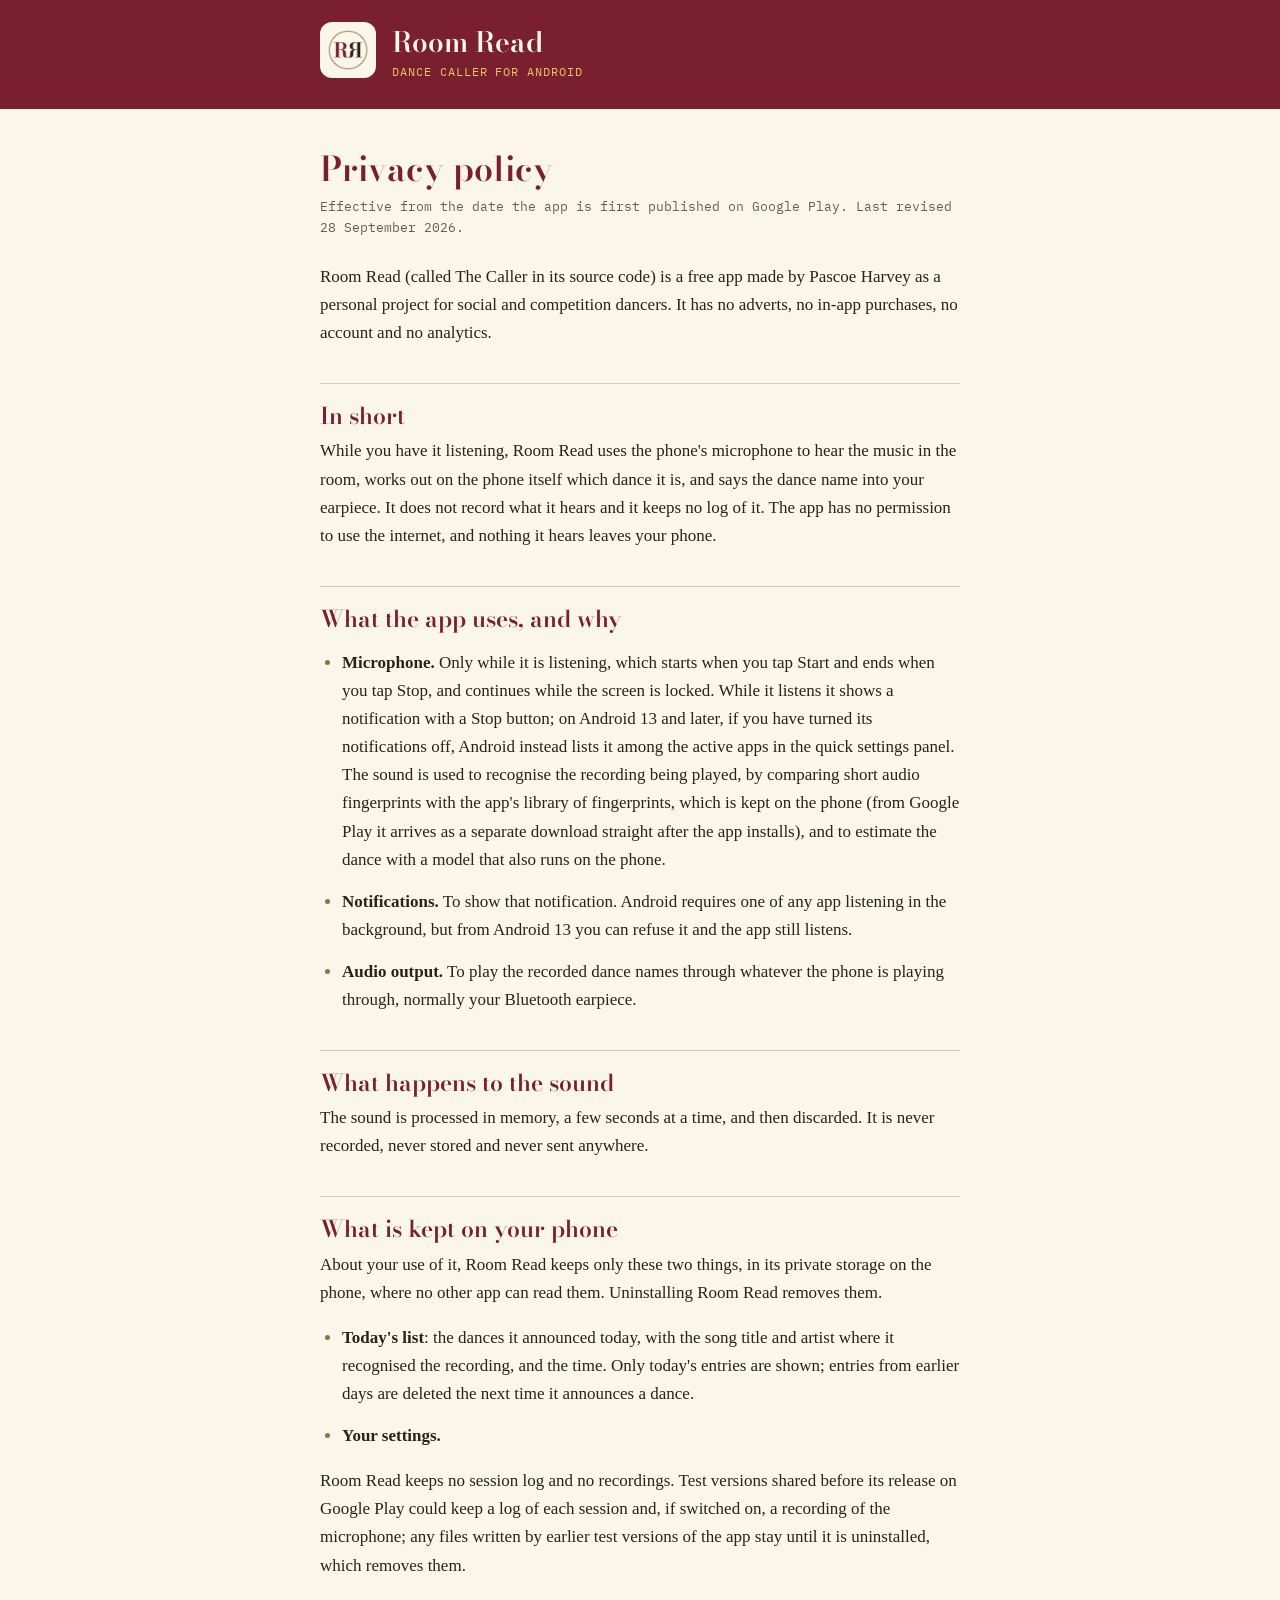
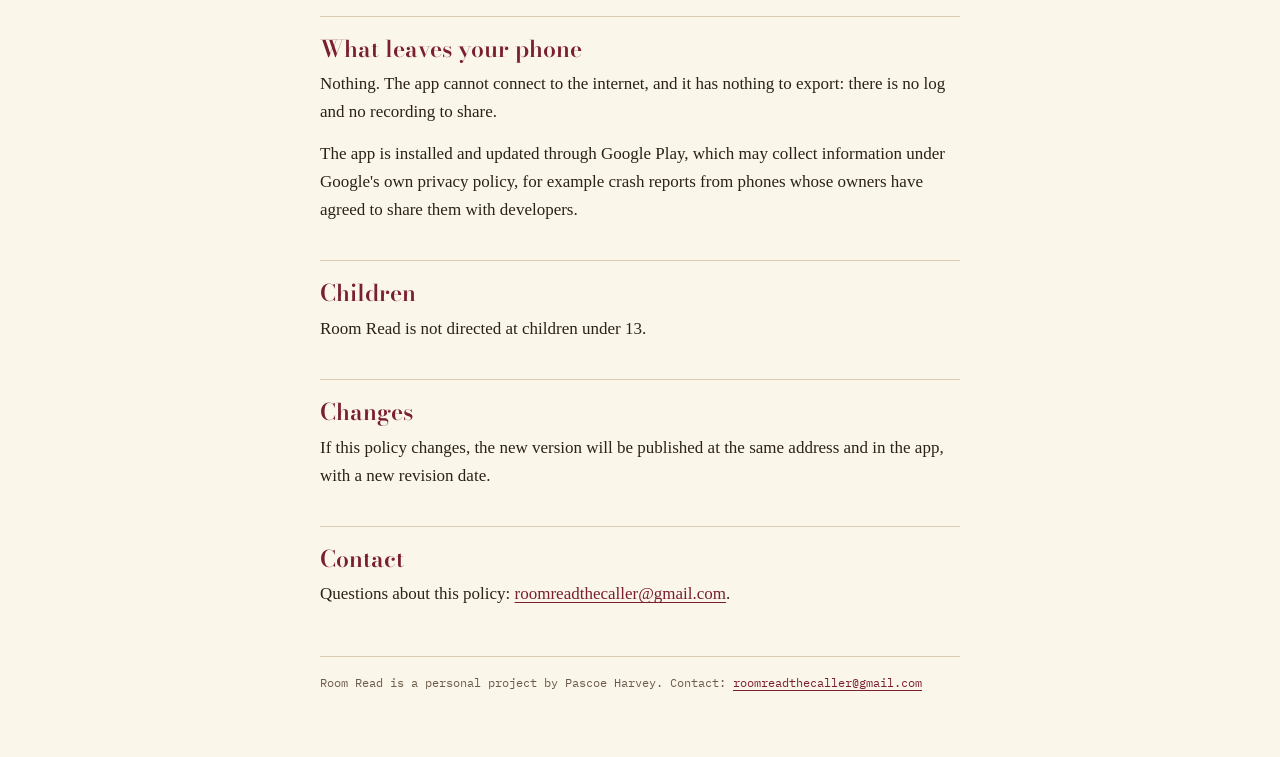
==== roomread/privacy/index.html @ 0af29515 "Room Read's public pages and privacy policy, for apps.pascoeharvey.com Co-Authored-By: Claude Opus 5" ====
<!doctype html>
<html lang="en-GB">
<head>
<meta charset="utf-8">
<meta name="viewport" content="width=device-width, initial-scale=1">
<title>Room Read privacy policy</title>
<meta name="description" content="Privacy policy for Room Read, the dance caller for Android.">
<link rel="icon" href="/roomread/icon-512.png">
<link rel="preconnect" href="https://fonts.googleapis.com"><link rel="preconnect" href="https://fonts.gstatic.com" crossorigin>
<link href="https://fonts.googleapis.com/css2?family=Bodoni+Moda:opsz,wght@6..96,600&family=IBM+Plex+Mono:wght@400;500&display=swap" rel="stylesheet">
<link rel="stylesheet" href="/style.css">
</head>
<body>
<header class="band"><div class="wrap">
  <a href="/roomread/"><img src="/roomread/icon-cream.png" alt=""></a>
  <div><div class="name"><a href="/roomread/">Room Read</a></div><div class="sub">dance caller for Android</div></div>
</div></header>
<main class="wrap">
<h1>Privacy policy</h1>
<p class="meta">Effective from the date the app is first published on Google Play. Last revised 28 September 2026.</p>
<p>Room Read (called The Caller in its source code) is a free app made by Pascoe Harvey as a personal project for social and competition dancers. It has no adverts, no in-app purchases, no account and no analytics.</p>
<h2>In short</h2>
<p>While you have it listening, Room Read uses the phone's microphone to hear the music in the room, works out on the phone itself which dance it is, and says the dance name into your earpiece. It does not record what it hears and it keeps no log of it. The app has no permission to use the internet, and nothing it hears leaves your phone.</p>
<h2>What the app uses, and why</h2>
<ul>
<li><strong>Microphone.</strong> Only while it is listening, which starts when you tap Start and ends when you tap Stop, and continues while the screen is locked. While it listens it shows a notification with a Stop button; on Android 13 and later, if you have turned its notifications off, Android instead lists it among the active apps in the quick settings panel. The sound is used to recognise the recording being played, by comparing short audio fingerprints with the app's library of fingerprints, which is kept on the phone (from Google Play it arrives as a separate download straight after the app installs), and to estimate the dance with a model that also runs on the phone.</li>
<li><strong>Notifications.</strong> To show that notification. Android requires one of any app listening in the background, but from Android 13 you can refuse it and the app still listens.</li>
<li><strong>Audio output.</strong> To play the recorded dance names through whatever the phone is playing through, normally your Bluetooth earpiece.</li>
</ul>
<h2>What happens to the sound</h2>
<p>The sound is processed in memory, a few seconds at a time, and then discarded. It is never recorded, never stored and never sent anywhere.</p>
<h2>What is kept on your phone</h2>
<p>About your use of it, Room Read keeps only these two things, in its private storage on the phone, where no other app can read them. Uninstalling Room Read removes them.</p>
<ul>
<li><strong>Today's list</strong>: the dances it announced today, with the song title and artist where it recognised the recording, and the time. Only today's entries are shown; entries from earlier days are deleted the next time it announces a dance.</li>
<li><strong>Your settings.</strong></li>
</ul>
<p>Room Read keeps no session log and no recordings. Test versions shared before its release on Google Play could keep a log of each session and, if switched on, a recording of the microphone; any files written by earlier test versions of the app stay until it is uninstalled, which removes them.</p>
<h2>What leaves your phone</h2>
<p>Nothing. The app cannot connect to the internet, and it has nothing to export: there is no log and no recording to share.</p>
<p>The app is installed and updated through Google Play, which may collect information under Google's own privacy policy, for example crash reports from phones whose owners have agreed to share them with developers.</p>
<h2>Children</h2>
<p>Room Read is not directed at children under 13.</p>
<h2>Changes</h2>
<p>If this policy changes, the new version will be published at the same address and in the app, with a new revision date.</p>
<h2>Contact</h2>
<p>Questions about this policy: <a href="mailto:roomreadthecaller@gmail.com">roomreadthecaller@gmail.com</a>.</p>
<footer>Room Read is a personal project by Pascoe Harvey. Contact: <a href="mailto:roomreadthecaller@gmail.com">roomreadthecaller@gmail.com</a></footer>
</main>
</body>
</html>
---- style.css ----
/* Room Read: the app's palette (app/src/main/java/com/thecaller/app/ui/Theme.kt) */
:root {
  --paper: #FBF6EA; --paper-sunk: #E9E1CF; --rule: #D8CBB0;
  --ink: #2B2118; --ink-soft: #6B5B4A;
  --oxblood: #7A1F2E; --brass: #8F7440; --light-brass: #E9C46A;
}
@media (prefers-color-scheme: dark) {
  :root { --paper: #1A1410; --paper-sunk: #241C16; --rule: #4A3C2E;
          --ink: #F3EADB; --ink-soft: #C7B8A3; --oxblood: #D98A95; --brass: #E9C46A; }
}
* { box-sizing: border-box; }
html { -webkit-text-size-adjust: 100%; }
body {
  margin: 0; background: var(--paper); color: var(--ink);
  font: 17px/1.65 Georgia, "Iowan Old Style", "Times New Roman", serif;
}
.wrap { max-width: 680px; margin: 0 auto; padding: 0 20px 64px; }
header.band { background: #7A1F2E; color: #FBF6EA; }
header.band .wrap { display: flex; align-items: center; gap: 16px; padding-top: 22px; padding-bottom: 22px; }
header.band img { width: 56px; height: 56px; border-radius: 12px; flex: none; }
header.band .name { font-family: "Bodoni Moda", Didot, "Bodoni 72", serif; font-weight: 600; font-size: 28px; line-height: 1.1; }
header.band .sub { font-family: "IBM Plex Mono", ui-monospace, monospace; font-size: 12px; letter-spacing: .08em; text-transform: uppercase; color: #E9C46A; margin-top: 4px; }
header.band a { color: inherit; text-decoration: none; }
h1, h2 { font-family: "Bodoni Moda", Didot, "Bodoni 72", serif; font-weight: 600; color: var(--oxblood); line-height: 1.2; }
h1 { font-size: 34px; margin: 40px 0 6px; }
h2 { font-size: 23px; margin: 36px 0 8px; padding-top: 18px; border-top: 1px solid var(--rule); }
.meta { font-family: "IBM Plex Mono", ui-monospace, monospace; font-size: 13px; color: var(--ink-soft); margin: 0 0 24px; }
p, li { margin: 0 0 14px; }
ul { padding-left: 22px; }
li::marker { color: var(--brass); }
strong { color: var(--ink); }
a { color: var(--oxblood); text-underline-offset: 3px; }
.lede { font-size: 19px; }
.card { background: var(--paper-sunk); border-left: 3px solid var(--brass); padding: 14px 18px; margin: 18px 0; }
footer { border-top: 1px solid var(--rule); margin-top: 48px; padding-top: 16px;
         font-family: "IBM Plex Mono", ui-monospace, monospace; font-size: 12px; color: var(--ink-soft); }
@media (max-width: 420px) { body { font-size: 16px; } h1 { font-size: 28px; } header.band .name { font-size: 24px; } }
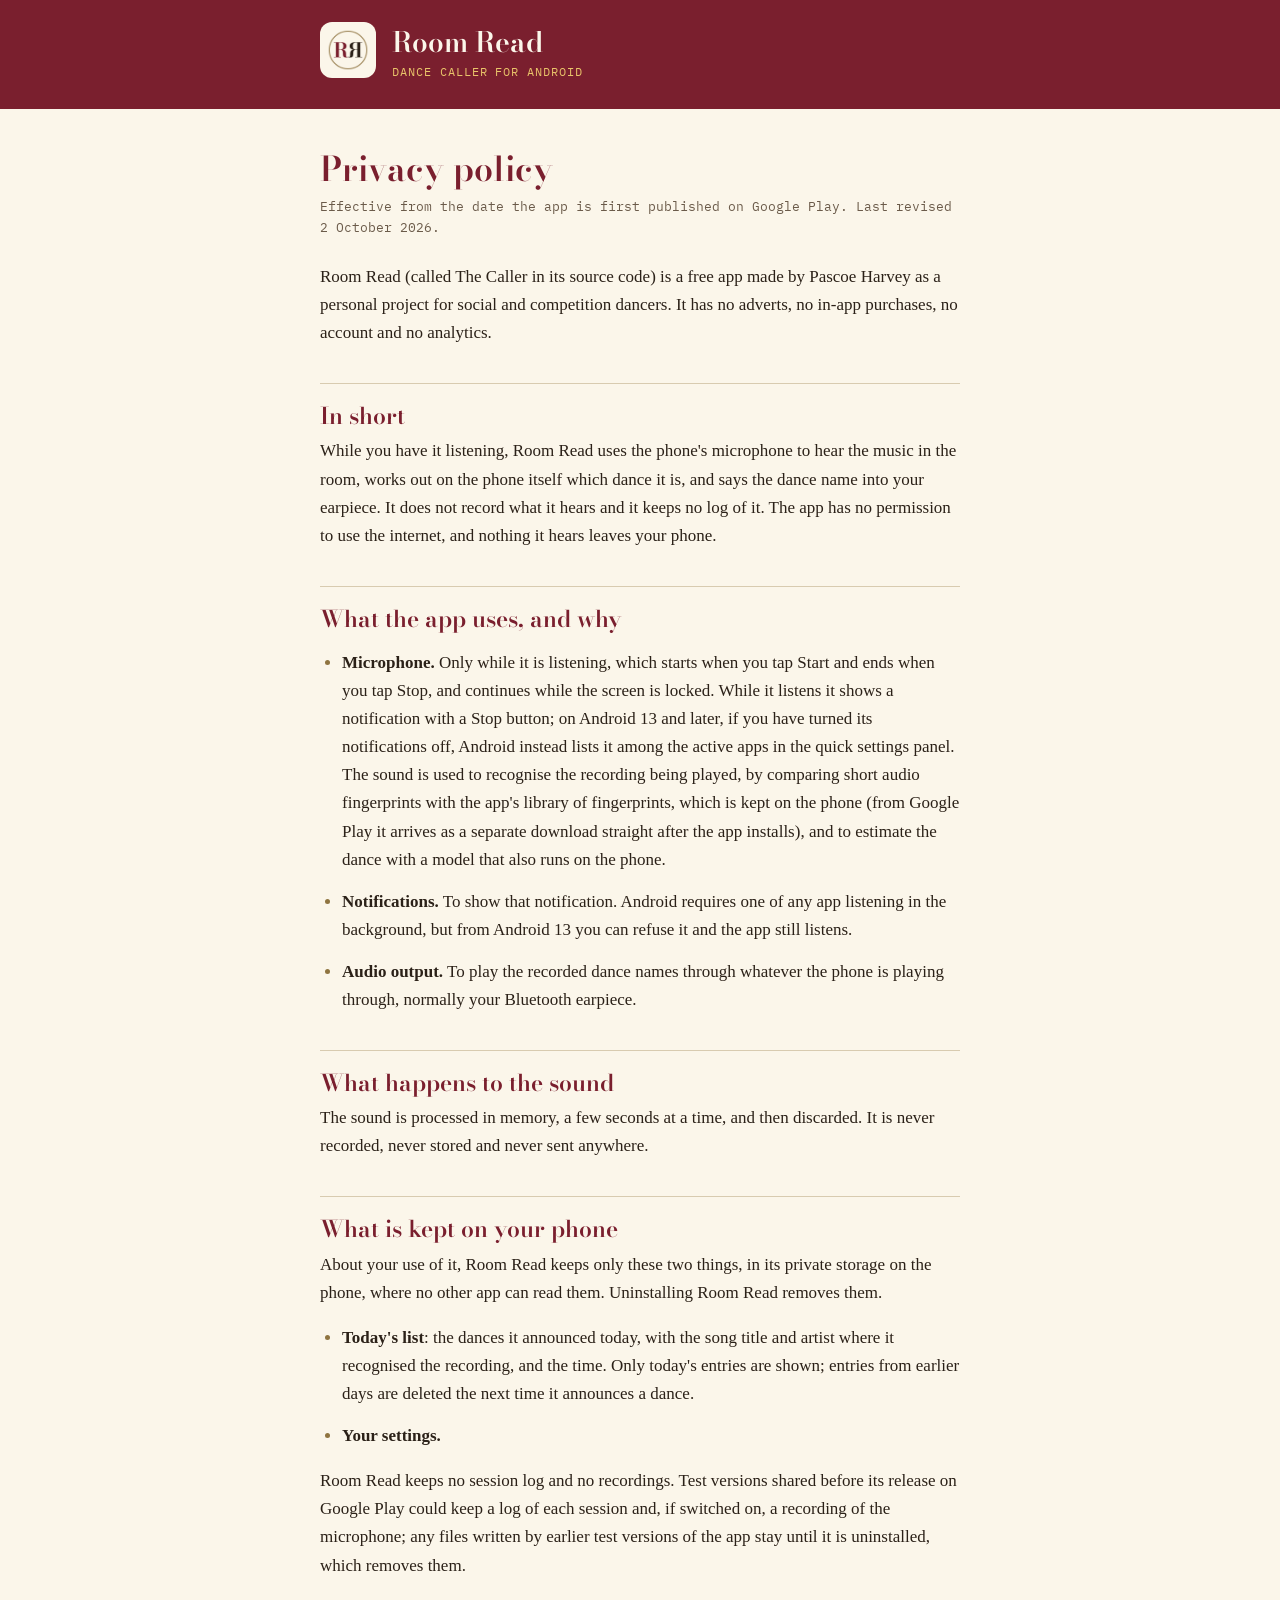
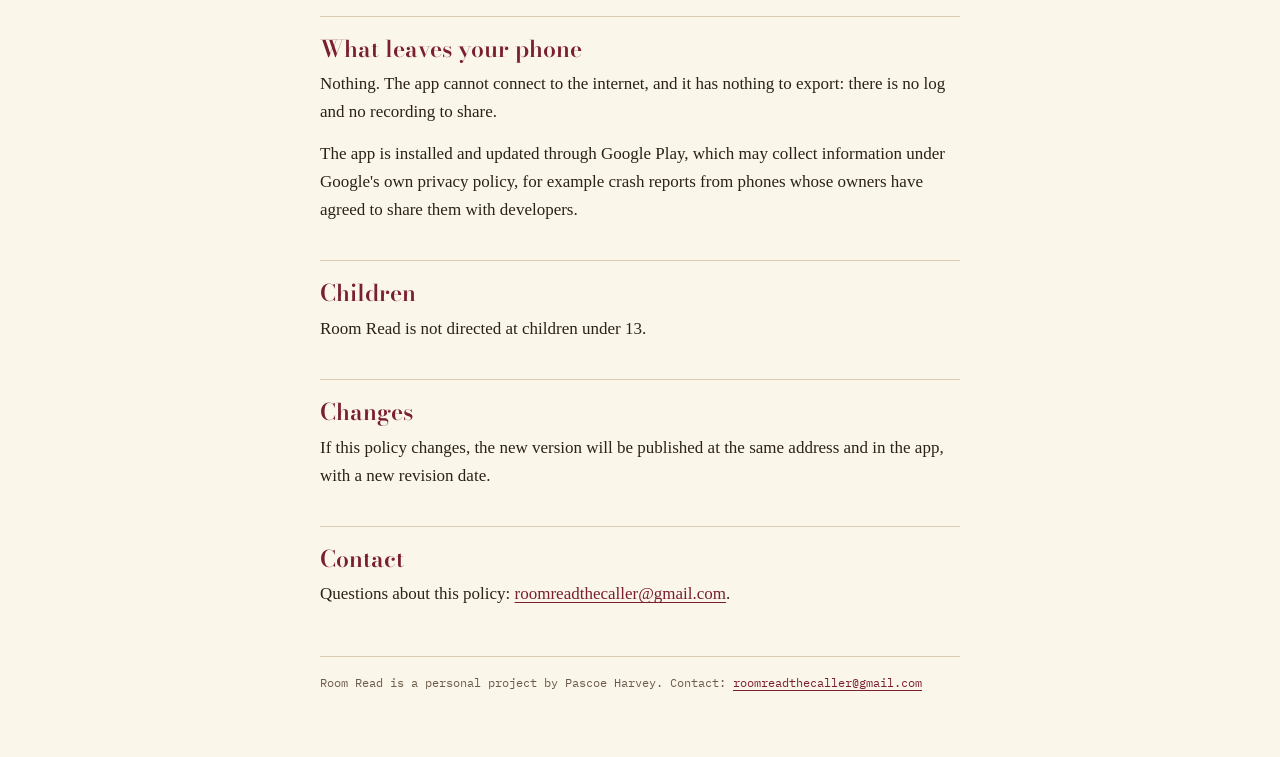
==== commit 4b7517c7: "Privacy policy: the app's copy as of 2 October 2026, now identical Co-Authored-By: Claude Opus 5.5 <" ====
--- a/roomread/privacy/index.html
+++ b/roomread/privacy/index.html
@@ -17,7 +17,7 @@
 </div></header>
 <main class="wrap">
 <h1>Privacy policy</h1>
-<p class="meta">Effective from the date the app is first published on Google Play. Last revised 28 September 2026.</p>
+<p class="meta">Effective from the date the app is first published on Google Play. Last revised 2 October 2026.</p>
 <p>Room Read (called The Caller in its source code) is a free app made by Pascoe Harvey as a personal project for social and competition dancers. It has no adverts, no in-app purchases, no account and no analytics.</p>
 <h2>In short</h2>
 <p>While you have it listening, Room Read uses the phone's microphone to hear the music in the room, works out on the phone itself which dance it is, and says the dance name into your earpiece. It does not record what it hears and it keeps no log of it. The app has no permission to use the internet, and nothing it hears leaves your phone.</p>
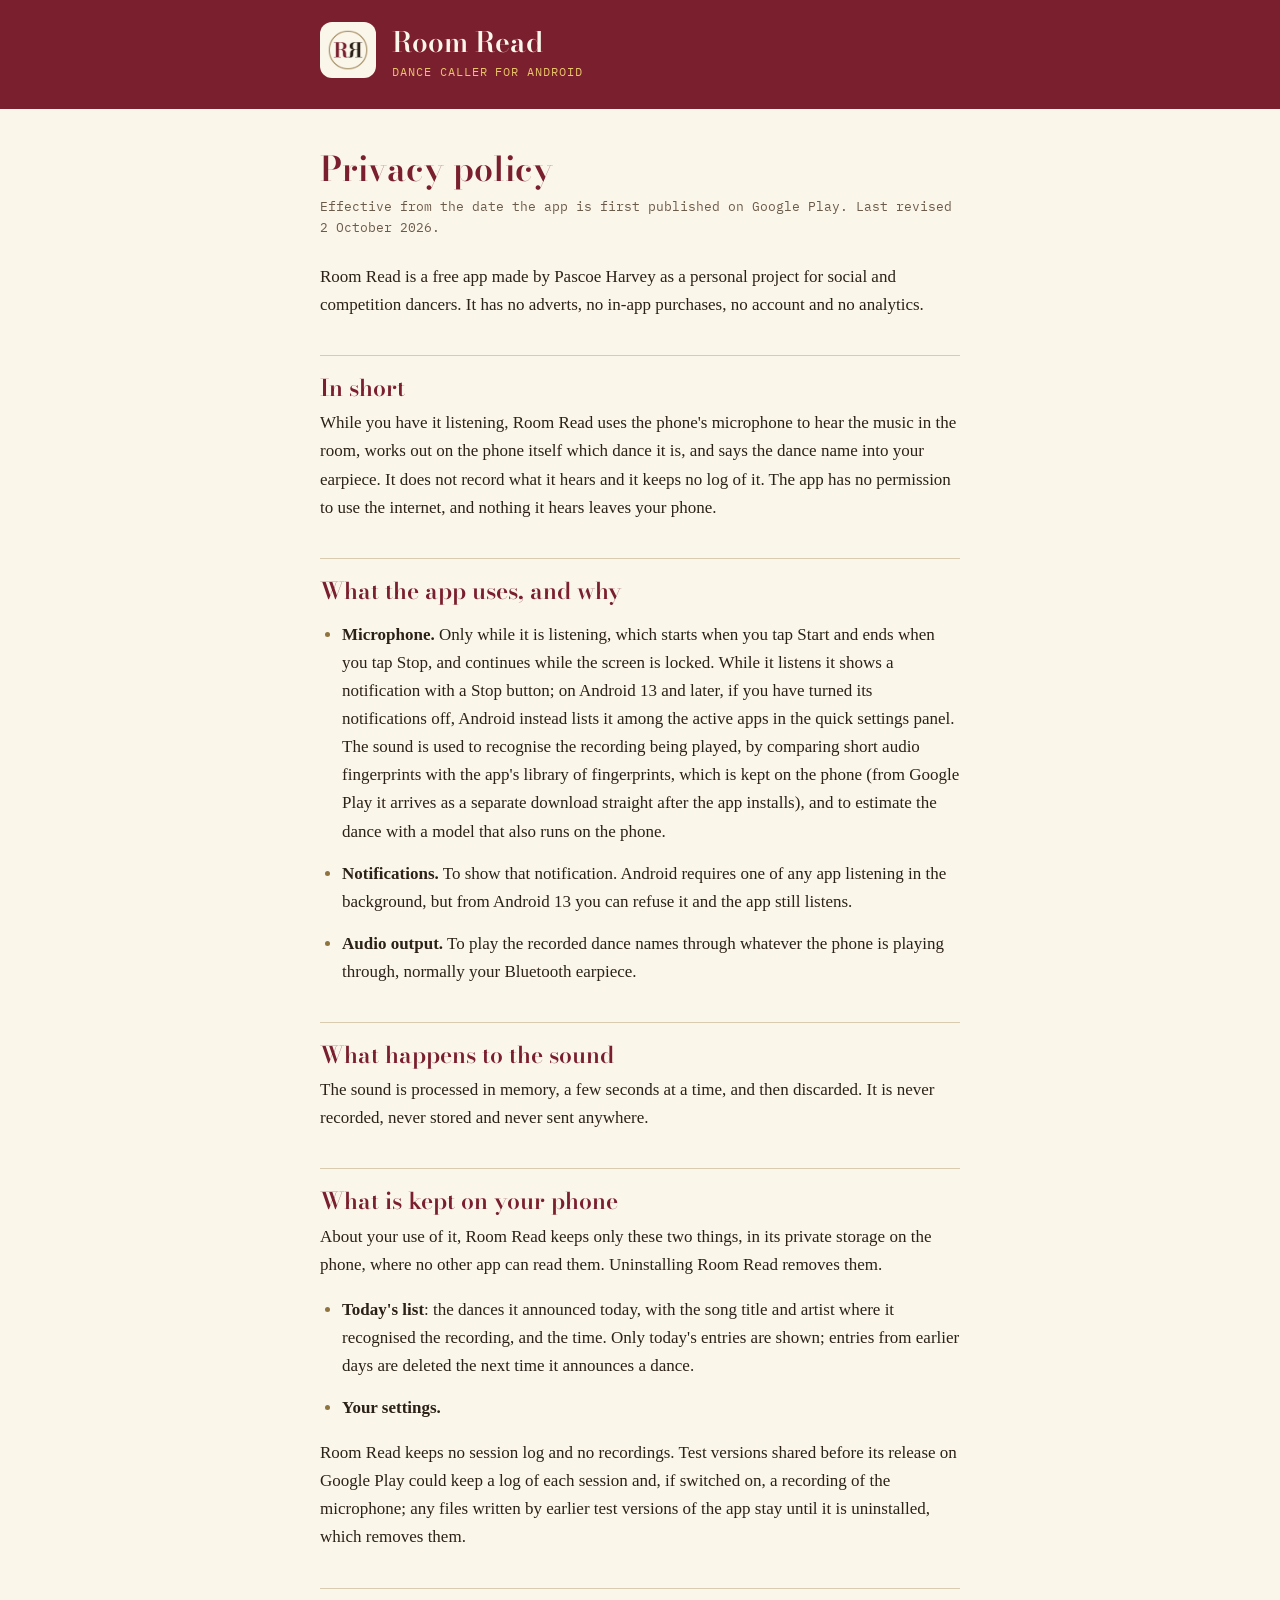
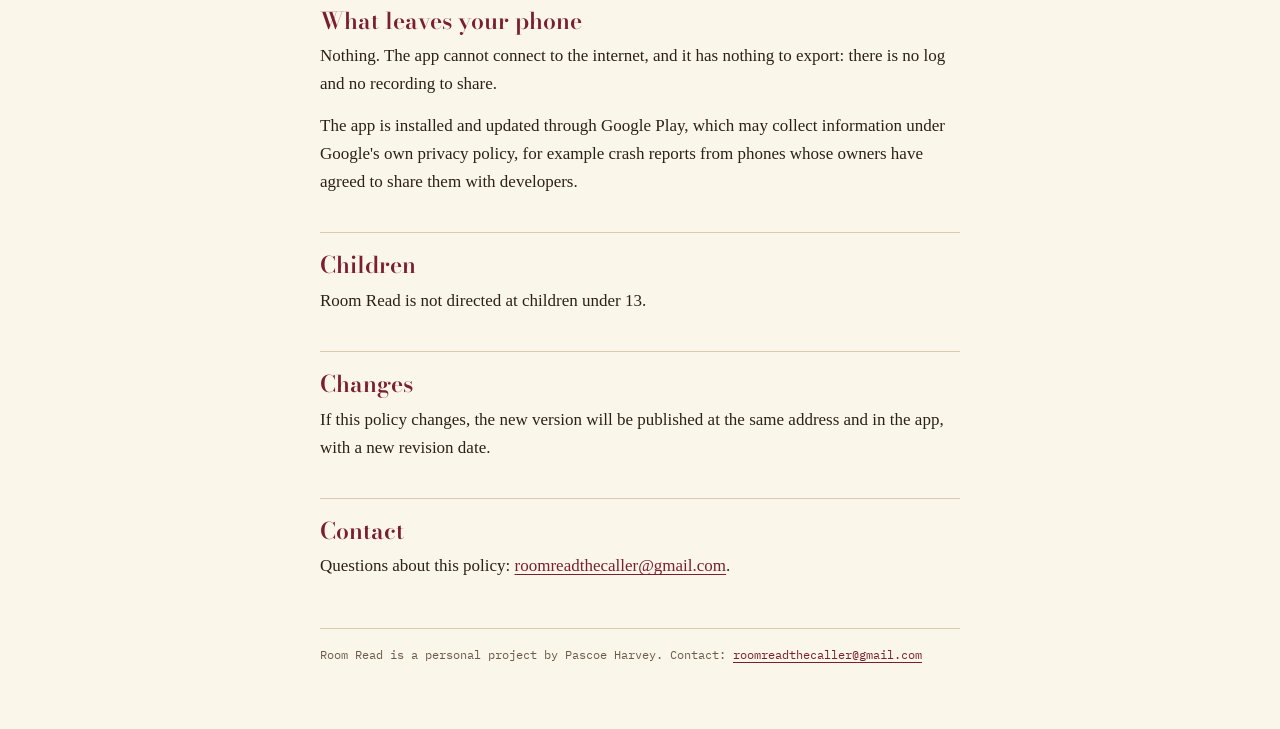
==== commit 8ba21d40: "Privacy policy: the app's copy as of 2 October 2026, now identical Co-Authored-By: Claude Opus 5.5 <" ====
--- a/roomread/privacy/index.html
+++ b/roomread/privacy/index.html
@@ -18,7 +18,7 @@
 <main class="wrap">
 <h1>Privacy policy</h1>
 <p class="meta">Effective from the date the app is first published on Google Play. Last revised 2 October 2026.</p>
-<p>Room Read (called The Caller in its source code) is a free app made by Pascoe Harvey as a personal project for social and competition dancers. It has no adverts, no in-app purchases, no account and no analytics.</p>
+<p>Room Read is a free app made by Pascoe Harvey as a personal project for social and competition dancers. It has no adverts, no in-app purchases, no account and no analytics.</p>
 <h2>In short</h2>
 <p>While you have it listening, Room Read uses the phone's microphone to hear the music in the room, works out on the phone itself which dance it is, and says the dance name into your earpiece. It does not record what it hears and it keeps no log of it. The app has no permission to use the internet, and nothing it hears leaves your phone.</p>
 <h2>What the app uses, and why</h2>
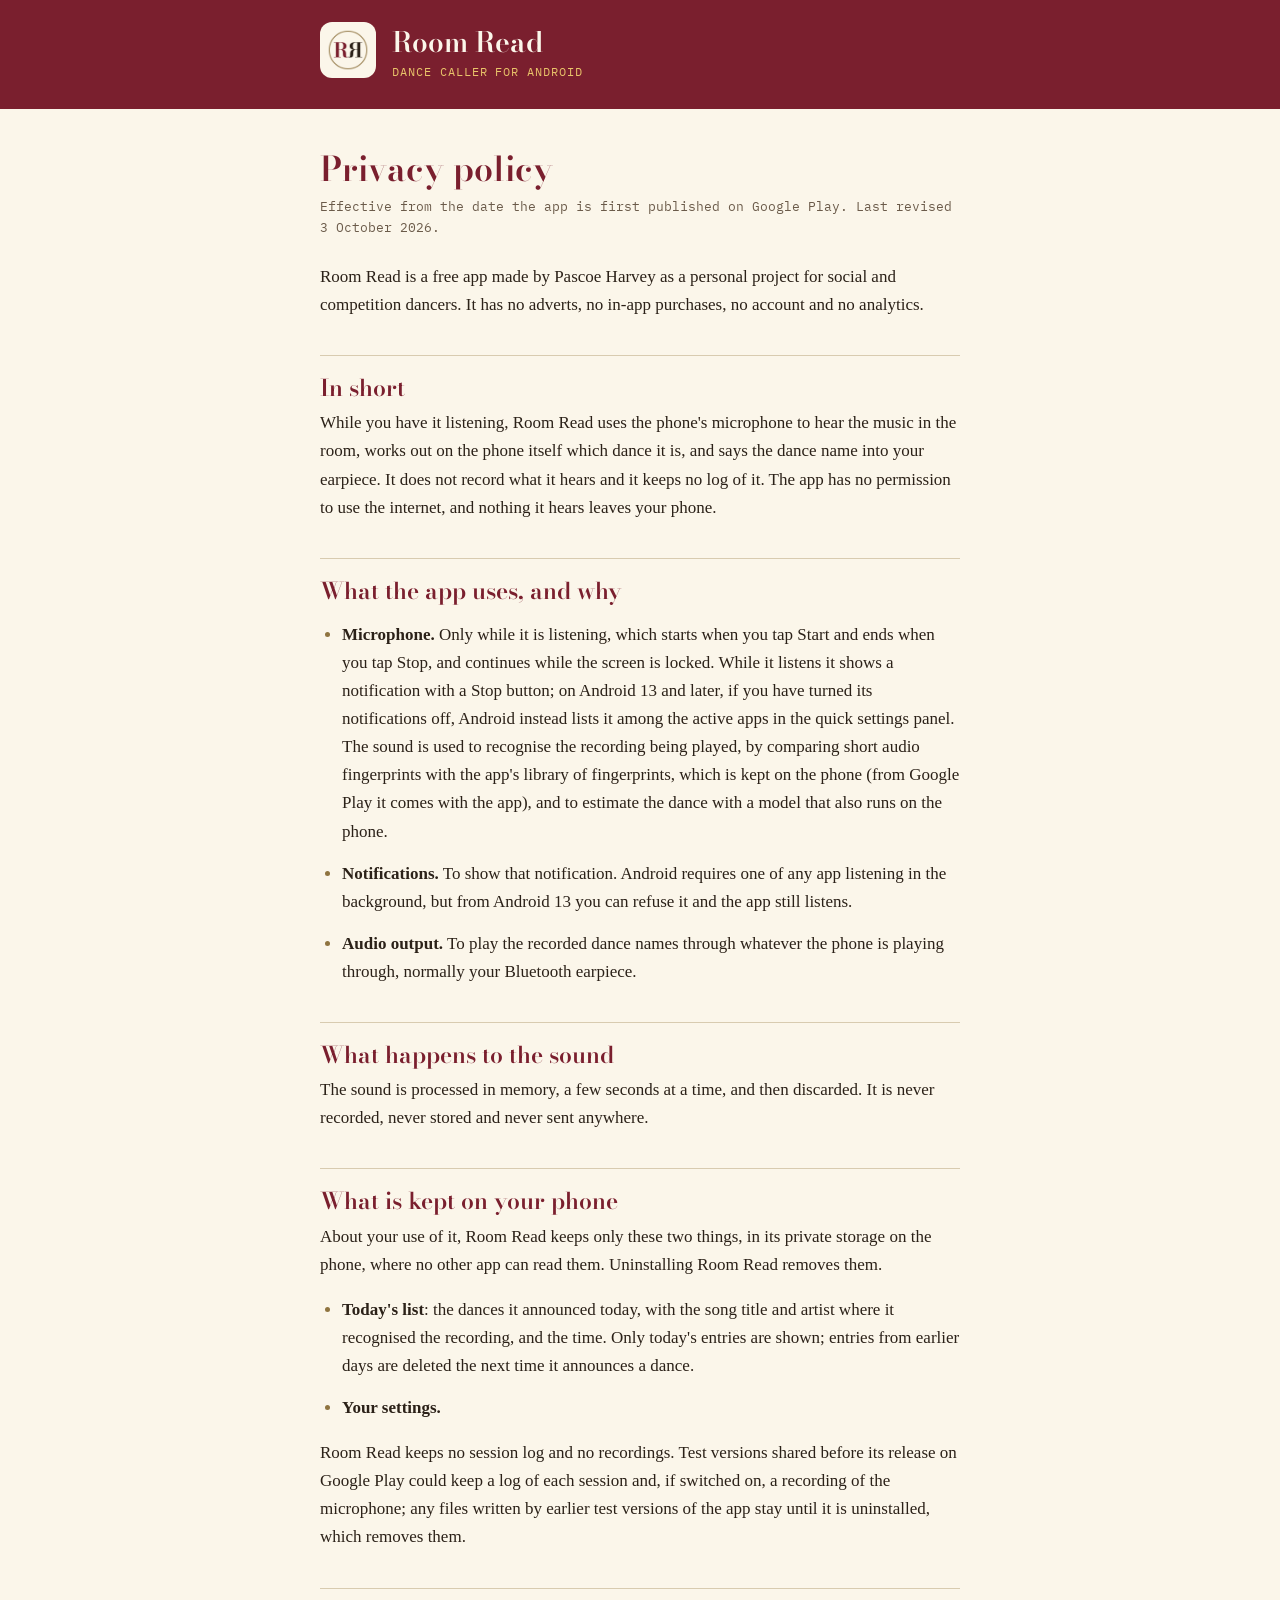
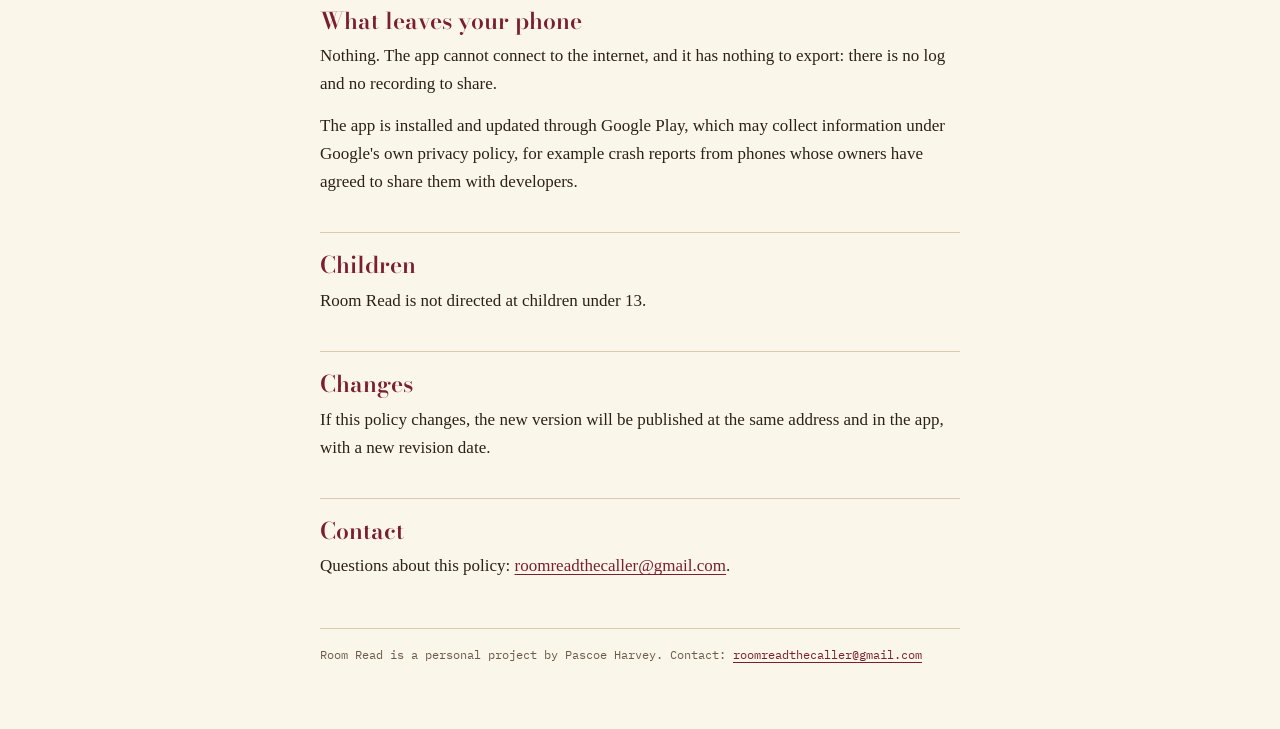
==== commit 22f1e3ce: "Privacy policy: the app's copy as of 2 October 2026, now identical Co-Authored-By: Claude Opus 5.5 <" ====
--- a/roomread/privacy/index.html
+++ b/roomread/privacy/index.html
@@ -17,13 +17,13 @@
 </div></header>
 <main class="wrap">
 <h1>Privacy policy</h1>
-<p class="meta">Effective from the date the app is first published on Google Play. Last revised 2 October 2026.</p>
+<p class="meta">Effective from the date the app is first published on Google Play. Last revised 3 October 2026.</p>
 <p>Room Read is a free app made by Pascoe Harvey as a personal project for social and competition dancers. It has no adverts, no in-app purchases, no account and no analytics.</p>
 <h2>In short</h2>
 <p>While you have it listening, Room Read uses the phone's microphone to hear the music in the room, works out on the phone itself which dance it is, and says the dance name into your earpiece. It does not record what it hears and it keeps no log of it. The app has no permission to use the internet, and nothing it hears leaves your phone.</p>
 <h2>What the app uses, and why</h2>
 <ul>
-<li><strong>Microphone.</strong> Only while it is listening, which starts when you tap Start and ends when you tap Stop, and continues while the screen is locked. While it listens it shows a notification with a Stop button; on Android 13 and later, if you have turned its notifications off, Android instead lists it among the active apps in the quick settings panel. The sound is used to recognise the recording being played, by comparing short audio fingerprints with the app's library of fingerprints, which is kept on the phone (from Google Play it arrives as a separate download straight after the app installs), and to estimate the dance with a model that also runs on the phone.</li>
+<li><strong>Microphone.</strong> Only while it is listening, which starts when you tap Start and ends when you tap Stop, and continues while the screen is locked. While it listens it shows a notification with a Stop button; on Android 13 and later, if you have turned its notifications off, Android instead lists it among the active apps in the quick settings panel. The sound is used to recognise the recording being played, by comparing short audio fingerprints with the app's library of fingerprints, which is kept on the phone (from Google Play it comes with the app), and to estimate the dance with a model that also runs on the phone.</li>
 <li><strong>Notifications.</strong> To show that notification. Android requires one of any app listening in the background, but from Android 13 you can refuse it and the app still listens.</li>
 <li><strong>Audio output.</strong> To play the recorded dance names through whatever the phone is playing through, normally your Bluetooth earpiece.</li>
 </ul>
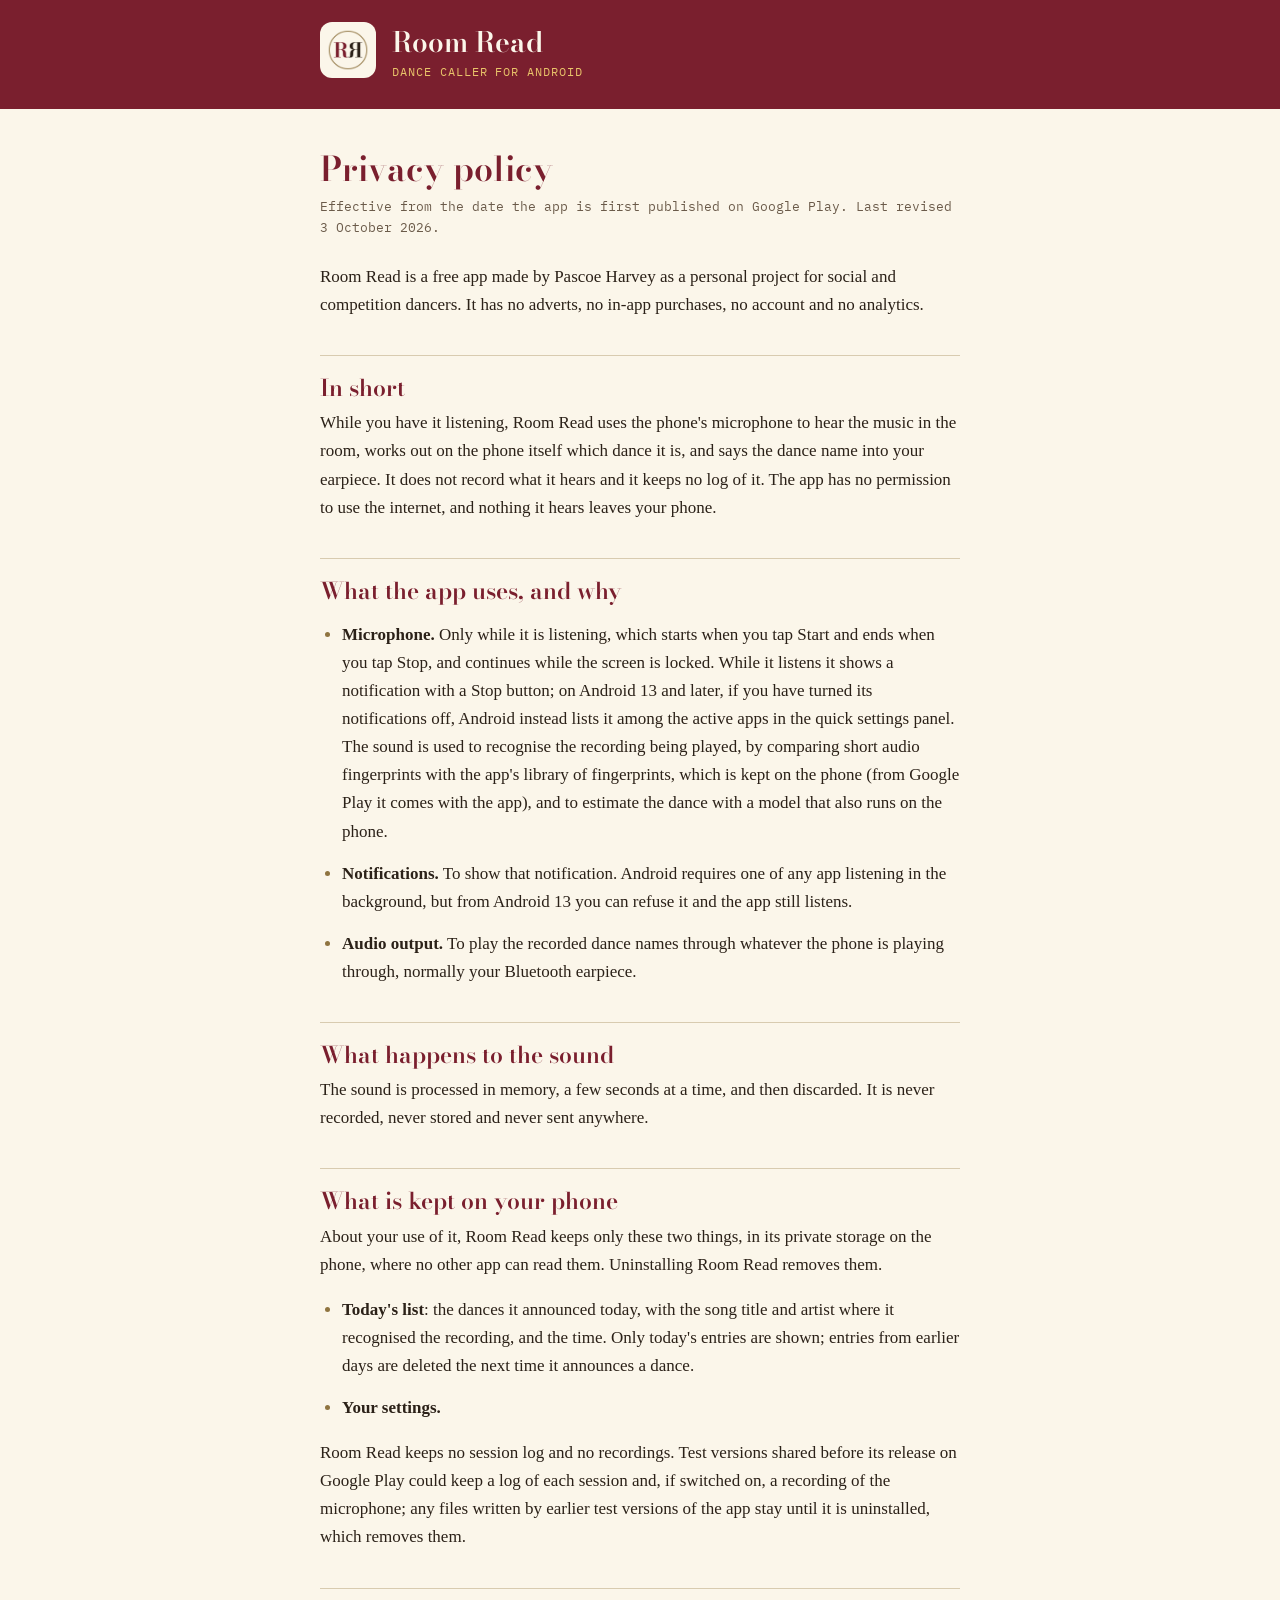
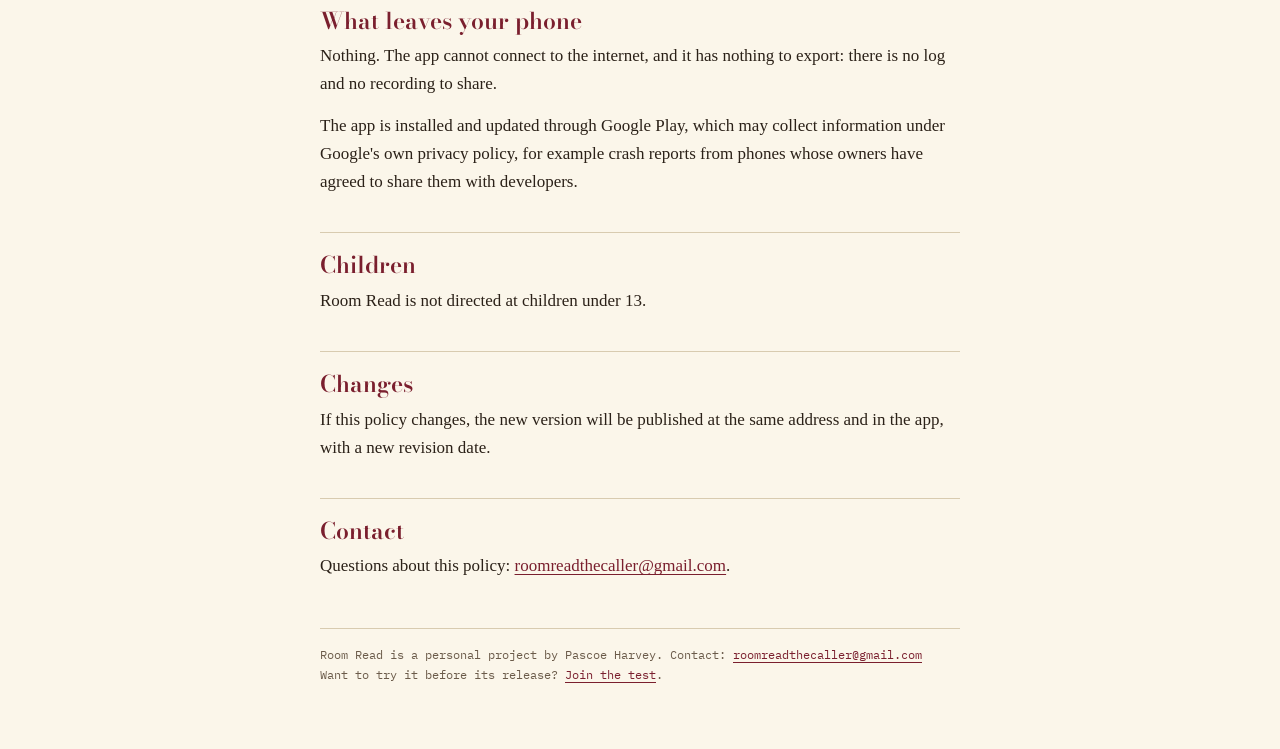
==== commit 2951d3d1: "Privacy policy page: link to the tester guide in the footer Co-Authored-By: Claude Opus 5.5 <noreply" ====
--- a/roomread/privacy/index.html
+++ b/roomread/privacy/index.html
@@ -45,7 +45,7 @@
 <p>If this policy changes, the new version will be published at the same address and in the app, with a new revision date.</p>
 <h2>Contact</h2>
 <p>Questions about this policy: <a href="mailto:roomreadthecaller@gmail.com">roomreadthecaller@gmail.com</a>.</p>
-<footer>Room Read is a personal project by Pascoe Harvey. Contact: <a href="mailto:roomreadthecaller@gmail.com">roomreadthecaller@gmail.com</a></footer>
+<footer>Room Read is a personal project by Pascoe Harvey. Contact: <a href="mailto:roomreadthecaller@gmail.com">roomreadthecaller@gmail.com</a><br>Want to try it before its release? <a href="/roomread/test/">Join the test</a>.</footer>
 </main>
 </body>
 </html>
--- a/style.css
+++ b/style.css
@@ -35,3 +35,22 @@
 footer { border-top: 1px solid var(--rule); margin-top: 48px; padding-top: 16px;
          font-family: "IBM Plex Mono", ui-monospace, monospace; font-size: 12px; color: var(--ink-soft); }
 @media (max-width: 420px) { body { font-size: 16px; } h1 { font-size: 28px; } header.band .name { font-size: 24px; } }
+
+/* Tester guide (roomread/test/): numbered steps and links styled as big buttons */
+h2.step { display: flex; align-items: center; gap: 12px; }
+h2.step .n { flex: none; width: 38px; height: 38px; border-radius: 50%; background: var(--oxblood); color: var(--paper);
+             font-family: "IBM Plex Mono", ui-monospace, monospace; font-size: 18px; font-weight: 500;
+             display: inline-flex; align-items: center; justify-content: center; }
+a.button { display: block; min-height: 52px; padding: 14px 18px; margin: 16px 0 6px; border-radius: 12px;
+           background: var(--oxblood); color: var(--paper); border: 2px solid var(--oxblood);
+           text-align: center; text-decoration: none; line-height: 1.4;
+           font-family: "IBM Plex Mono", ui-monospace, monospace; font-size: 16px; font-weight: 500; }
+a.button.secondary { background: transparent; color: var(--oxblood); }
+a.button:active { opacity: .8; }
+a.button:focus-visible { outline: 3px solid var(--brass); outline-offset: 3px; }
+.url { font-family: "IBM Plex Mono", ui-monospace, monospace; font-size: 12px; line-height: 1.5; color: var(--ink-soft);
+       overflow-wrap: anywhere; margin: 0 0 16px; }
+ol { padding-left: 22px; }
+ol li::marker { color: var(--brass); font-family: "IBM Plex Mono", ui-monospace, monospace; }
+.card p:last-child { margin-bottom: 0; }
+.card.video { border-left-style: dashed; }
